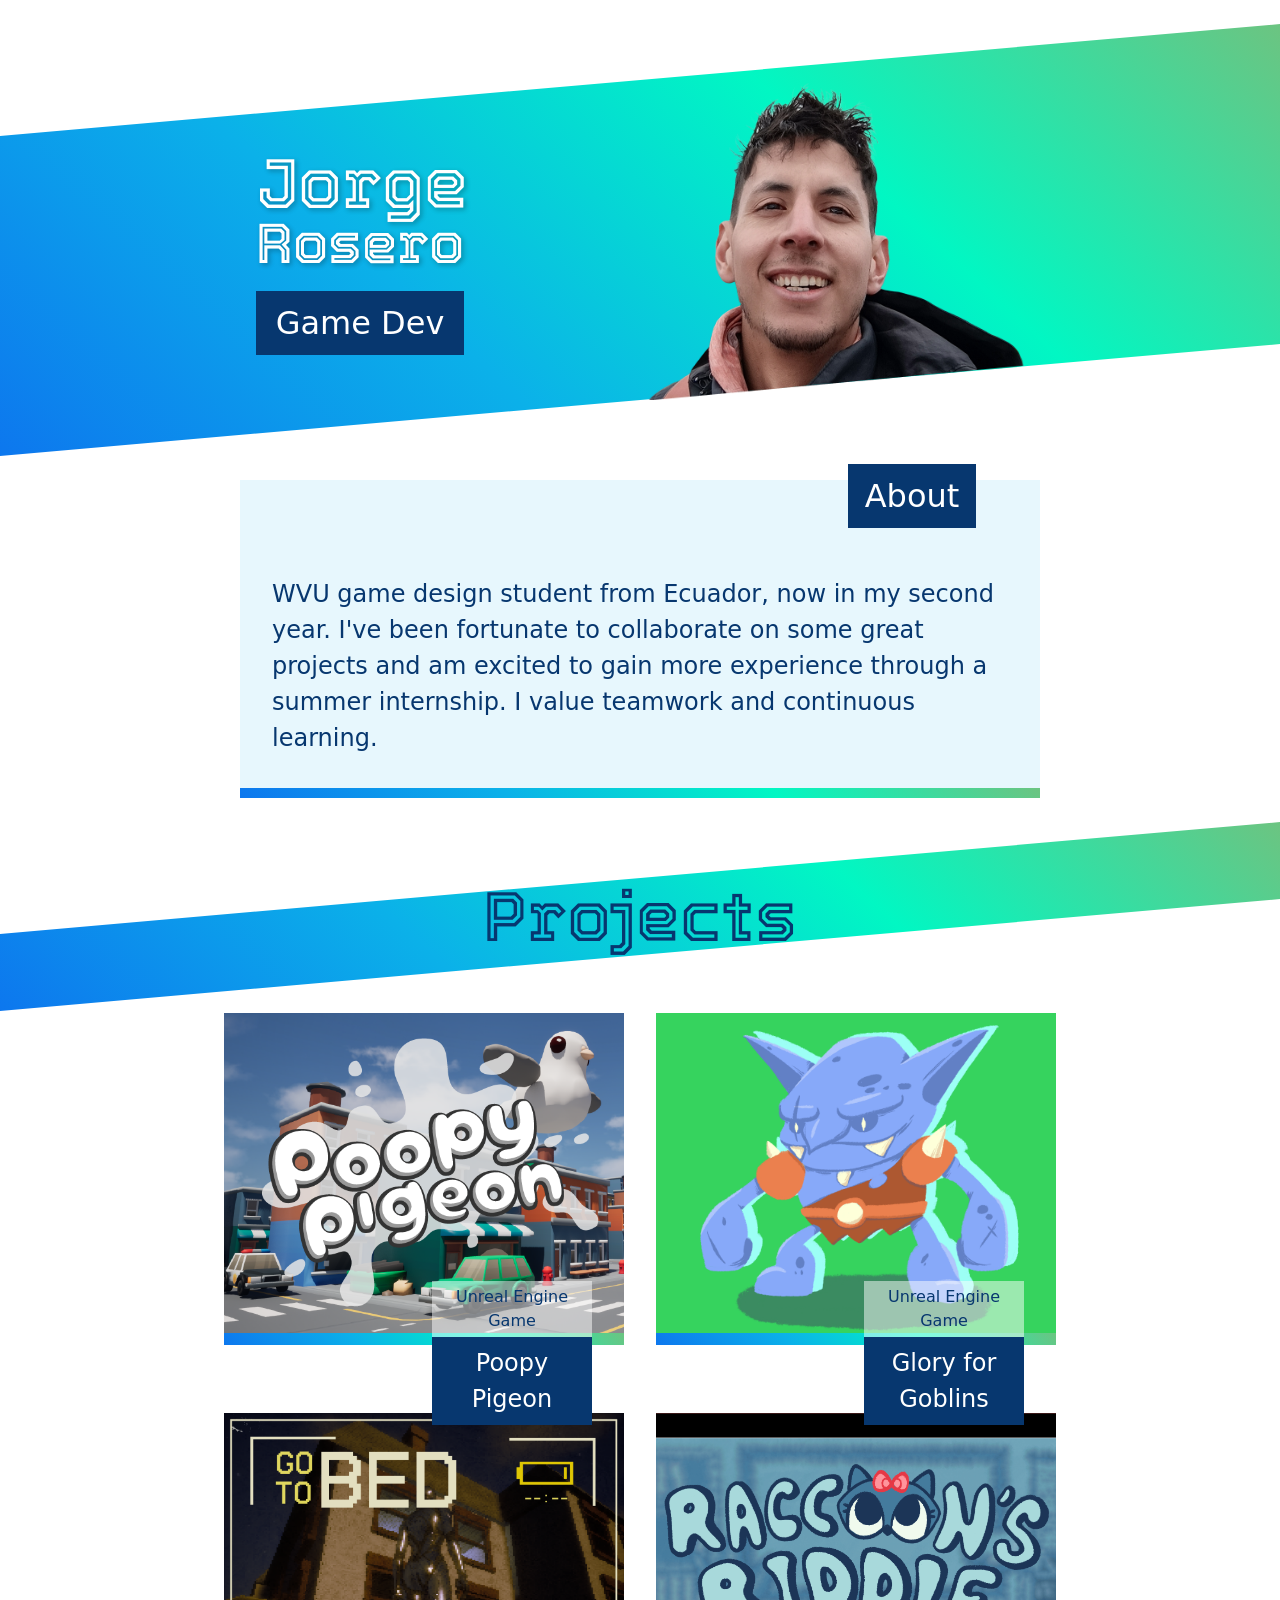
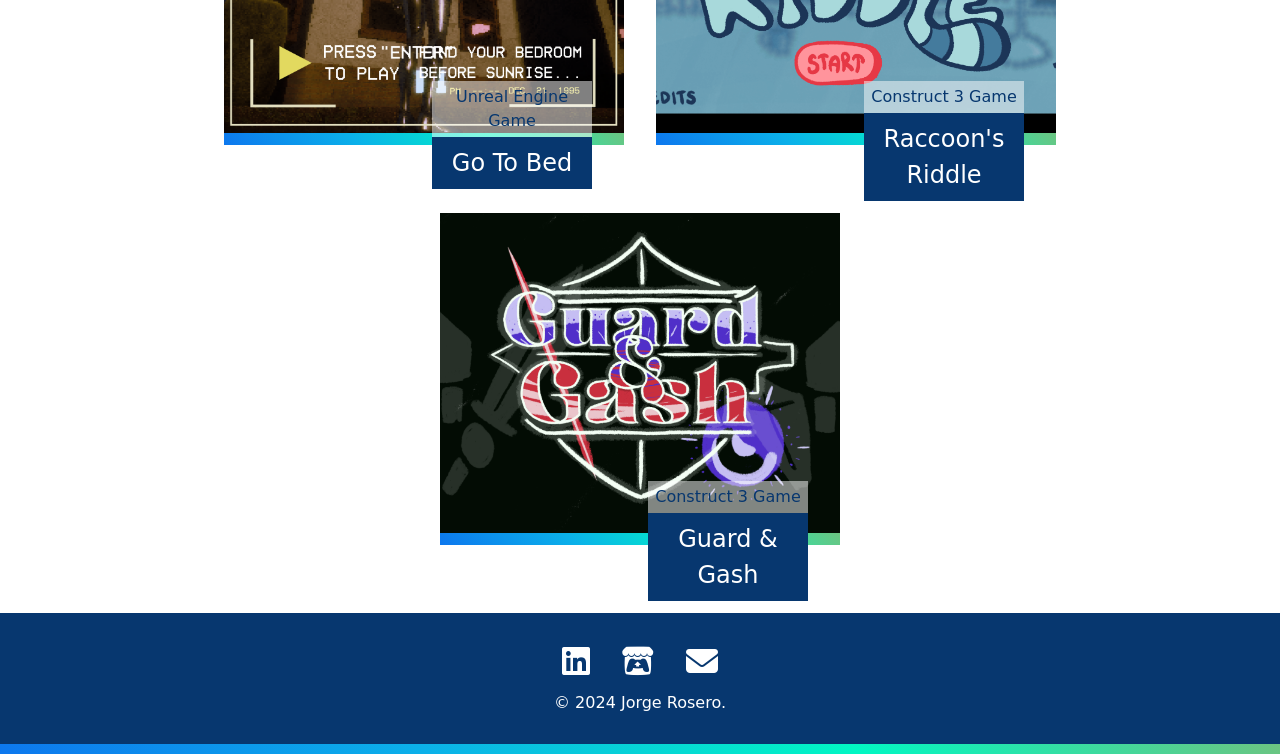
==== index.html @ 10decf8a "Initial commit" ====
<!DOCTYPE hmtl>
<html lang="en">
    <head>
        <meta charset="UTF-8">
        <meta http-equiv="X-UA-Compatible" content="IE=edge">
        <meta name="viewport" content="width=device-width, initial-scale=1.0">
        <meta name="theme-color" content="#0D77EE">
        <title>Jorge Rosero - Portafolio</title>
        <link href="style.css" rel="stylesheet" type="text/css">

        <link rel="preconnect" href="https://fonts.googleapis.com">
        <link rel="preconnect" href="https://fonts.gstatic.com" crossorigin>
        <link href="https://fonts.googleapis.com/css2?family=Tourney:ital,wght@0,100..900;1,100..900&display=swap" rel="stylesheet">
        
        <link rel="stylesheet" href="https://cdnjs.cloudflare.com/ajax/libs/font-awesome/6.5.1/css/all.min.css">
    </head>
    
    <body>
        <header>
        </header>
        
        <section class="diagonalColor">
            <div class="wrapperColor">
                
                <div id="textHeroBox">
                    <h1 class="name-title">Jorge</h1>
                    <h1 class="name-title2">Rosero</h1>
                    <div class="contrastBlock">Game Dev</div>
                </div>

                <div id = "portraitBox">
                    <img src = "img/portrait.png" id = "portrait">
                </div>

            </div>
        </section>

        <section id = "aboutSection">           
            <div class = "aboutBox">
                <div class="contrastBlockAbout">About</div>
                <div class="aboutText"><p>WVU game design student from Ecuador, now in my second year. I've been fortunate to collaborate on some great projects and am excited to gain more experience through a summer internship. I value teamwork and continuous learning.</p></div>
                <div class = "colorbar_footer"></div>
            </div>
            
        </section>

        <section class = "diagonalColor">
            <h2 class="section-title">Projects</h2>
        </section>

        <section>
        <div id="projects">
            
            <div class="project_box">
                <a href="pigeons.html">
                    <div class="project-card" 
                        style="--bg-img: url(img/pigeon.png); --hover-gif: url(img/pigeons.gif);">
                        <div class="colorbar_project"></div>
                        <div class="projectType">Unreal Engine Game</div>
                        <div class="projectTittleBlock">Poopy Pigeon</div>
                    </div>
                </a>
            </div>            
            
            <div class="project_box">
                <a href="goblins.html">
                    <div class="project-card" 
                        style="--bg-img: url(img/goblinIllustration.png); --hover-gif: url(img/Goblin.gif);"> 
                        <div class="colorbar_project"></div>
                        <div class="projectType">Unreal Engine Game</div>
                        <div class="projectTittleBlock">Glory for Goblins</div>
                    </div>
                </a>
            </div>

            <div class="project_box">
                <a href="GoToBed.html">
                    <div class="project-card" 
                        style="--bg-img: url(img/GoToBeD.png); --hover-gif: url(img/GoToBed.gif);">
                        <div class="colorbar_project"></div>
                        <div class="projectType">Unreal Engine Game</div>
                        <div class="projectTittleBlock">Go To Bed</div>
                    </div>
                </a>
            </div>            

            <div class="project_box">
                <a href="racoons.html">
                    <div class="project-card" 
                        style="--bg-img: url(img/racoons.png); --hover-gif: url(img/racoons.gif);">
                        <div class="colorbar_project"></div>
                        <div class="projectType">Construct 3 Game</div>
                        <div class="projectTittleBlock">Raccoon's Riddle</div>
                    </div>
                </a>
            </div>

            <div class="project_box">
                <a href="guardgash.html">
                    <div class="project-card" 
                        style="--bg-img: url(img/guardgash.png); --hover-gif: url(img/guardgash.gif);">
                        <div class="colorbar_project"></div>
                        <div class="projectType">Construct 3 Game</div>
                        <div class="projectTittleBlock">Guard & Gash</div>
                    </div>
                </a>
            </div>            
            
        </div>
        </section>

       
        <footer>
            <div class="social-links">

                <a href="https://www.linkedin.com/in/jorge-rosero-270a1536a" target="_blank" class="social-icon">
                    <i class="fab fa-linkedin"></i>
                </a>

                <a href="https://elyurch.itch.io/" target="_blank" class="social-icon">
                    <i class="fab fa-itch-io"></i>
                </a>
                
                <a href="mailto:jorgeyurch55@gmail.com" class="social-icon">
                    <i class="fas fa-envelope"></i>
                </a>
            </div>

            © 2024 Jorge Rosero.
        </footer>

        <div class="colorbar_footer"></div>
    </body>
</html>
---- style.css ----
*,
*::before,
*::after {
  box-sizing: border-box;
  transition: .5s ease;
}



body{
  font-family: system-ui, -apple-system, BlinkMacSystemFont, 'Segoe UI', Roboto, Oxygen, Ubuntu, Cantarell, 'Open Sans', 'Helvetica Neue', sans-serif;
  margin: 0;
}

.diagonalColor {
    position: relative;
    isolation: isolate;
}
  
.diagonalColor::after {
    content: '';
    background-image:
      linear-gradient(
        45deg,
        #0D77EE,
        #0BB1E9,
        #01F7C3,
        #6CC481
      );
    position: absolute;
    z-index: -1;
    inset: 0;
    transform: skewY(-5deg);
}

p{
  font-size: 1.5rem;
  line-height: 1.5;
  margin: 0;
  color: #07376f;
}

.wrapperColor {
  margin-top: 5rem;
  margin-bottom: 5rem;
  max-width: 50rem;
  margin-inline: auto;
  padding-inline: 1rem;
  display: flex; /* Enable flexbox for the wrapper */
  align-items: center; /* Vertically align items in the center */
  justify-content: space-between; /* Put space between the two divs */
}

.name-title {
  line-height: 0.8;
  font-size: 4.35rem;
  text-align: left;
  line-height: 0.11rem;

  font-family: "Tourney", sans-serif;
  font-optical-sizing: auto;
  font-weight: 500;
  font-style: normal;
  font-variation-settings: "wdth" 100;
  color: white;
  text-shadow: 2px 2px 5px rgba(0, 0, 0, 0.3);
}
.name-title2 {
  line-height: 0.8;
  font-size: 3.5rem;
  text-align: left;
  line-height: 0.1rem;

  font-family: "Tourney", sans-serif;
  font-optical-sizing: auto;
  font-weight: 600;
  font-style: normal;
  font-variation-settings: "wdth" 100;
  color: white;
  text-shadow: 2px 2px 5px rgba(0, 0, 0, 0.3);
}

.section-title {
  font-size: 2.25rem;
  text-align: center;
}

.contrastBlock{
  text-align: center;
  font-size: 2rem;
  color: white;
  background-color: #07376f;
  margin-top: 1rem;
  padding: 0.5rem;
  width: 13rem;
  font-family: system-ui, -apple-system, BlinkMacSystemFont, 'Segoe UI', Roboto, Oxygen, Ubuntu, Cantarell, 'Open Sans', 'Helvetica Neue', sans-serif;
  line-height: 1.5;

}

#portrait {
  height: 20rem;
  max-width: 100%; /* Ensure image doesn't overflow its container */
  display: block; /* Remove any extra spacing below the image */
  margin-left: auto; /* Center the image in the PortraitBox */
  margin-right: auto; /* Center the image in the PortraitBox */
}

#textHeroBox {
  width: 50%;
  justify-content: center; /* Center horizontally */
  align-items: center; /* Center vertically (if needed) */
}

#portraitBox {
  width: 50%;
  display: flex; /* Use flexbox to center the image */
  justify-content: center; /* Center horizontally */
  align-items: center; /* Center vertically (if needed) */

}

.contrastBlockAbout {
  text-align: center;
  font-size: 2rem;
  color: white;
  background-color: #07376f;
  position: relative;
  top: -1rem;
  left: 38rem;

  margin-top: 1rem;
  padding: 0.5rem;
  width: 8rem;
  line-height: 1.5;
}

#aboutSection{
  margin-top: 5rem;
  margin-bottom: 5rem;
}

.aboutBox{
  max-width: 50rem;
  margin-left: auto; /* Center the image in the PortraitBox */
  margin-right: auto; /* Center the image in the PortraitBox */
  padding-top: -15rem;
  background-color: rgba(24,176,230, 0.1);
}
.aboutText{
  padding: 2rem;
}

.colorbar_footer {
    width: 100%;
    height: 0.75rem;
    background-image: linear-gradient(45deg, #0D77EE, #0BB1E9, #01F7C3, #6CC481);
}

.section-title{
  font-size: 4.35rem;

  font-family: "Tourney", sans-serif;
  font-optical-sizing: auto;
  font-weight: 500;
  font-style: normal;
  font-variation-settings: "wdth" 100;
  color: #07376f;
}

#projects {
  display: flex;
  flex-wrap: wrap;
  gap: 2rem; /* This creates spacing between rows and columns */
  justify-content: center; /* Optional: helps keep them centered */
  max-width: 52rem; /* Slightly wider to account for gap */
  margin-left: auto;
  margin-right: auto;
  margin-bottom: 2rem;
}

.project_box{
  display: flex;
  margin-bottom: 3rem;
}

a {
  text-decoration: none; 
  color: inherit; /* Inherit the color from the parent element */
}


.project-card {
  width: 25rem;  /* 400px */
  height: 20rem; /* 320px */
  /* 5:4 aspect ratio */
  background-image: var(--bg-img);
  background-position: center;
  background-repeat: no-repeat;
  background-size: cover; 
  transition: .5s ease;
}

.project-card:hover {
  background-image: var(--hover-gif);
  box-shadow: 1rem 1.5rem #01F7C3;
}

.projectTittleBlock{
  text-align: center;
  font-size: 1.5rem;
  color: white;
  background-color: #07376f;
  position: relative;
  top: 16rem;
  left: 13rem;

  padding: 0.5rem;
  width: 10rem;
  line-height: 1.5;
}

.projectType{
  text-align: center;
  font-size: 1rem;
  font-weight: 500;
  color: #07376f;
  background-color: rgba(255, 255, 255, 0.5);
  position: relative;
  top: 16rem;
  left: 13rem;

  padding: 0.25rem;
  width: 10rem;
  line-height: 1.5;
}

.colorbar_project{
  width: 25rem;
  height: 0.75rem;
  position: relative;
  top: 20rem;
  margin-left: auto; /* Center the image in the PortraitBox */
  margin-right: auto; /* Center the image in the PortraitBox */
  background-image:
    linear-gradient(
      45deg,
      #0D77EE,
      #0BB1E9,
      #01F7C3,
      #6CC481
      );
}

.colorbar_footer{
  width: 100%;
  height: 10px;

  
  margin-left: auto; /* Center the image in the PortraitBox */
  margin-right: auto; /* Center the image in the PortraitBox */
  background-image:
    linear-gradient(
      45deg,
      #0D77EE,
      #0BB1E9,
      #01F7C3,
      #6CC481
      );
}

footer {
  background-color: #07376f;
  padding: 2rem;
  text-align: center;
  color: white;
  font-size: 1rem;
}

/* --- SOCIAL ICONS --- */
.social-links {
    display: flex;
    justify-content: center;
    gap: 2rem;
    margin-bottom: 1rem;
}

.social-icon {
    color: white;
    font-size: 2rem;
    transition: color 0.3s ease, transform 0.3s ease;
}

.social-icon:hover {
    color: #01F7C3; /* Your accent cyan color */
    transform: translateY(3px);
}

@media (max-width: 700px) {
  .wrapperColor {
    flex-direction: column; /* Stack the divs vertically */
    align-items: center; /* Center the divs horizontally */
  }

  #textHeroBox,
  #portraitBox {
    width: 100%; /* Make them take full width */
    text-align: center; /* Center content within each box */
    margin-bottom: 2rem; /* Add some space between the stacked divs */
  }

  .name-title {
    text-align: center; /* Center the name on smaller screens */
    font-size: 3rem; /* Adjust font size for smaller screens */
  }

  .name-title2{
    text-align: center;
    font-size: 2.5rem;
  }

  .contrastBlock {
    margin-left: auto; 
    margin-right: auto; 
    font-size: 1.6rem;
    margin-top: 1rem;
    padding: 0.25rem;
    width: 9.5rem;
  }

  #portrait {
    max-width: 80%; /* Adjust image size for smaller screens */
    height: 10rem;
  }

  p{
    font-size: 1.25rem;
    line-height: 1;

  }

  .project_box {
    width: 100%;
    display: flex;
    justify-content: center;
  }
  
  .contrastBlockAbout {
    font-size: 1.5rem;
    left: 1rem;
  }
  .aboutTextBox{
  width: 100%;
  }

  .colorBar{
    width: 100%;
    height: 0.25rem;
  }
  .section-title{
    font-size: 3rem;
  }
}
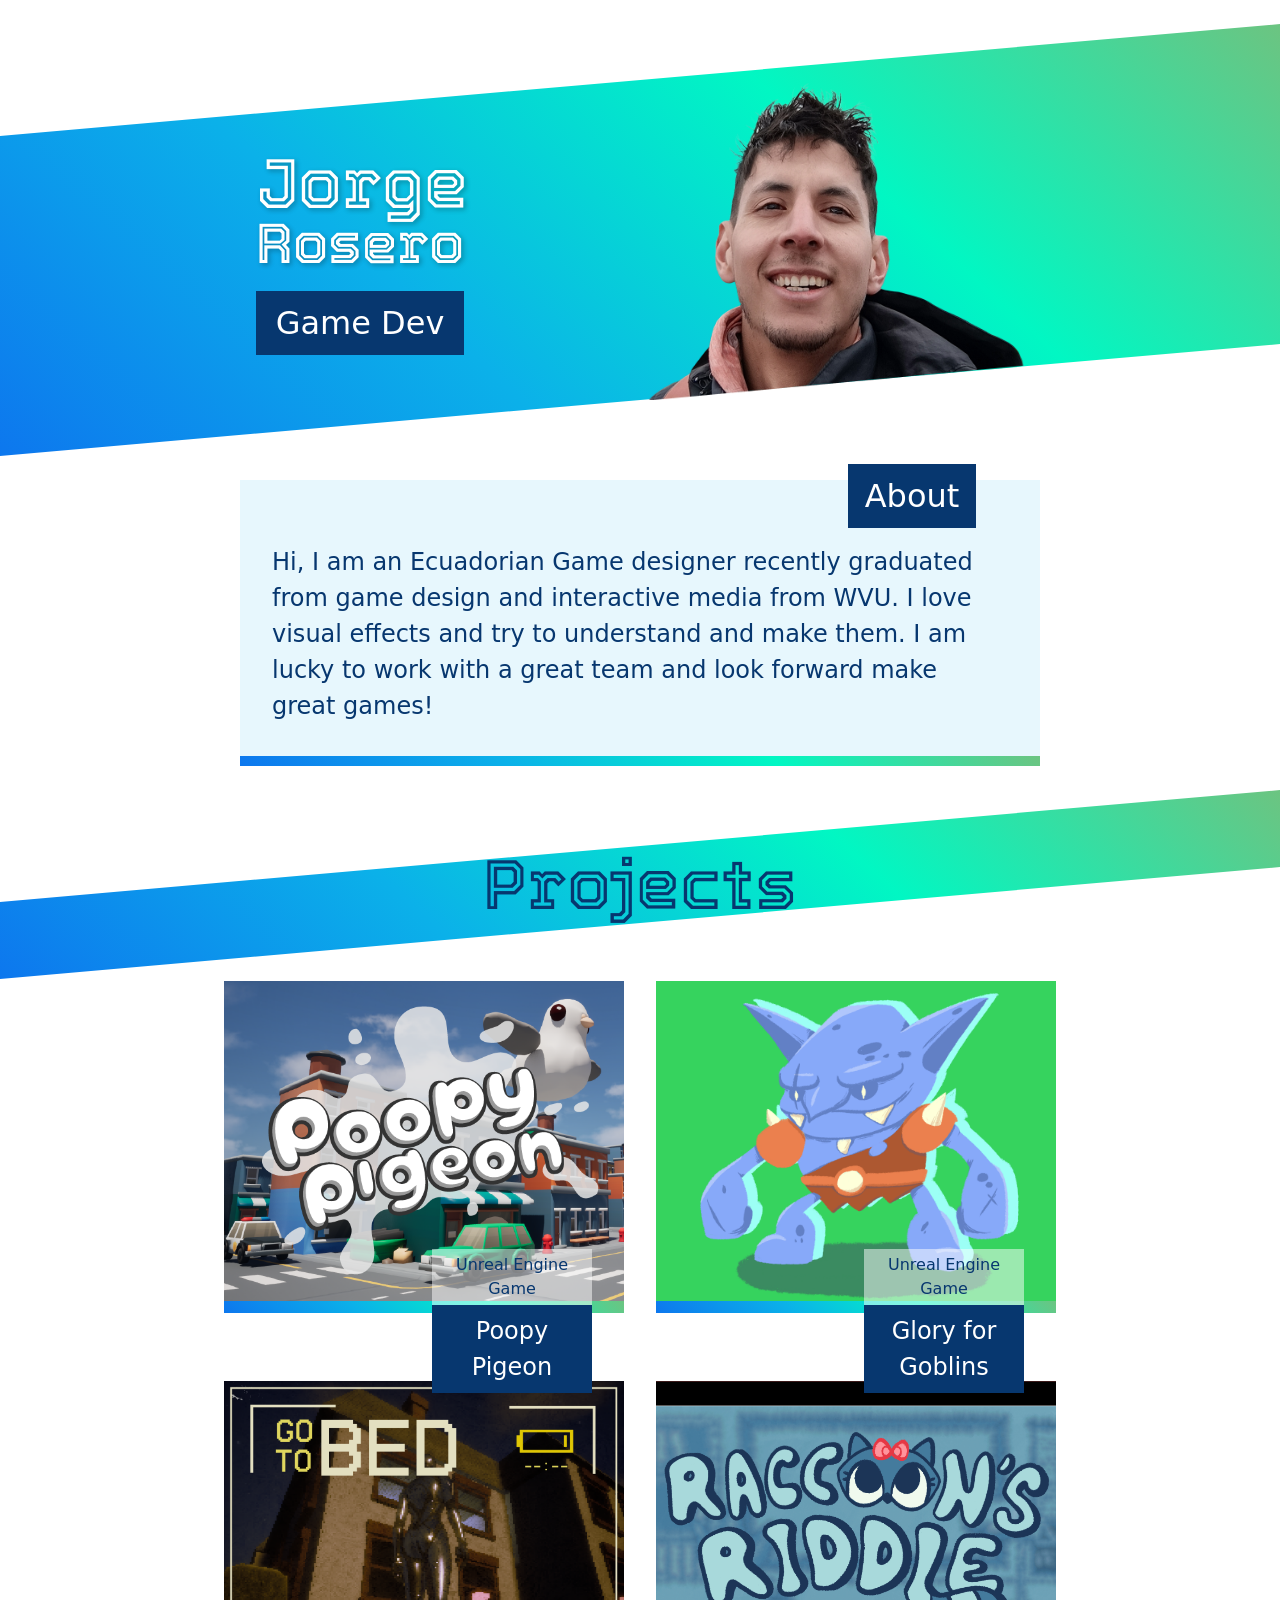
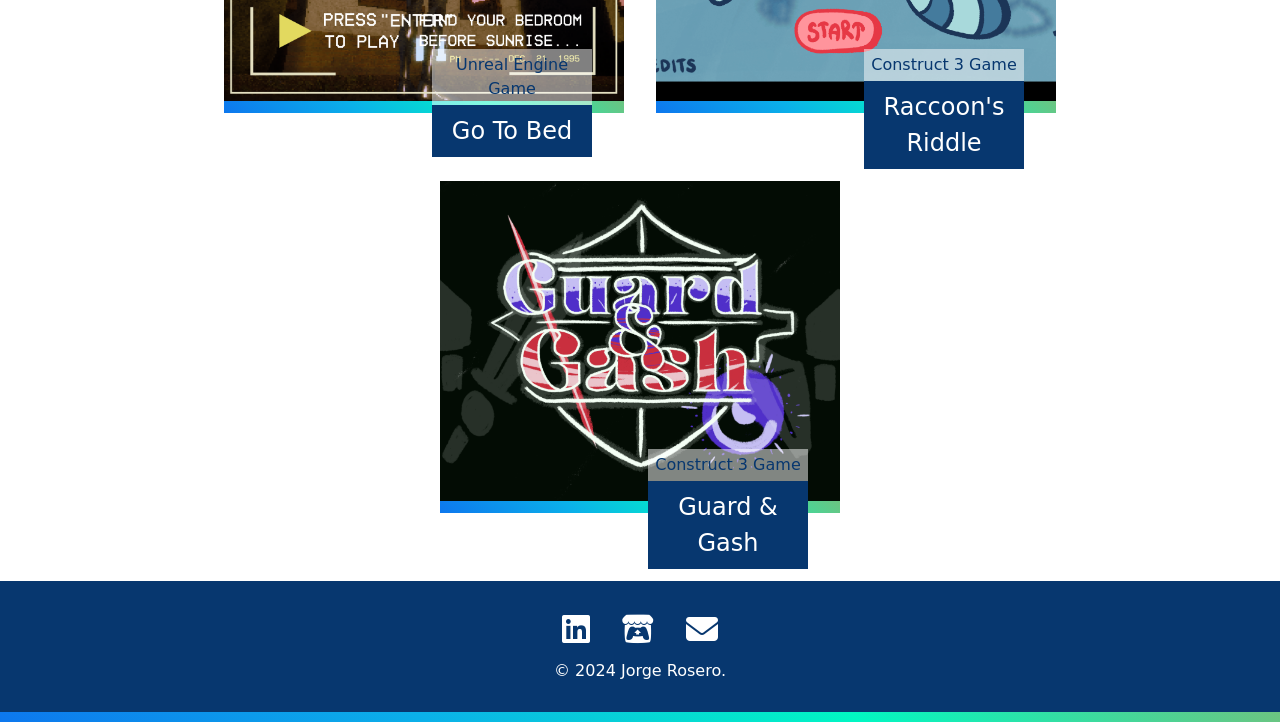
==== commit 491a0157: "Pigeon page update" ====
--- a/index.html
+++ b/index.html
@@ -38,7 +38,9 @@
         <section id = "aboutSection">           
             <div class = "aboutBox">
                 <div class="contrastBlockAbout">About</div>
-                <div class="aboutText"><p>WVU game design student from Ecuador, now in my second year. I've been fortunate to collaborate on some great projects and am excited to gain more experience through a summer internship. I value teamwork and continuous learning.</p></div>
+                <div class="aboutText"><p>Hi, I  am an Ecuadorian Game designer recently graduated from game design and 
+                interactive media from WVU. I love visual effects and try to understand and make them. 
+                I am  lucky to work with a great team and look forward make great games!</p></div>
                 <div class = "colorbar_footer"></div>
             </div>
             
@@ -52,7 +54,7 @@
         <div id="projects">
             
             <div class="project_box">
-                <a href="pigeons.html">
+                <a href="pigeon.html">
                     <div class="project-card" 
                         style="--bg-img: url(img/pigeon.png); --hover-gif: url(img/pigeons.gif);">
                         <div class="colorbar_project"></div>
--- a/style.css
+++ b/style.css
@@ -148,7 +148,7 @@
   background-color: rgba(24,176,230, 0.1);
 }
 .aboutText{
-  padding: 2rem;
+  padding-left: 2rem; padding-right: 2rem; padding-bottom: 2rem;
 }
 
 .colorbar_footer {
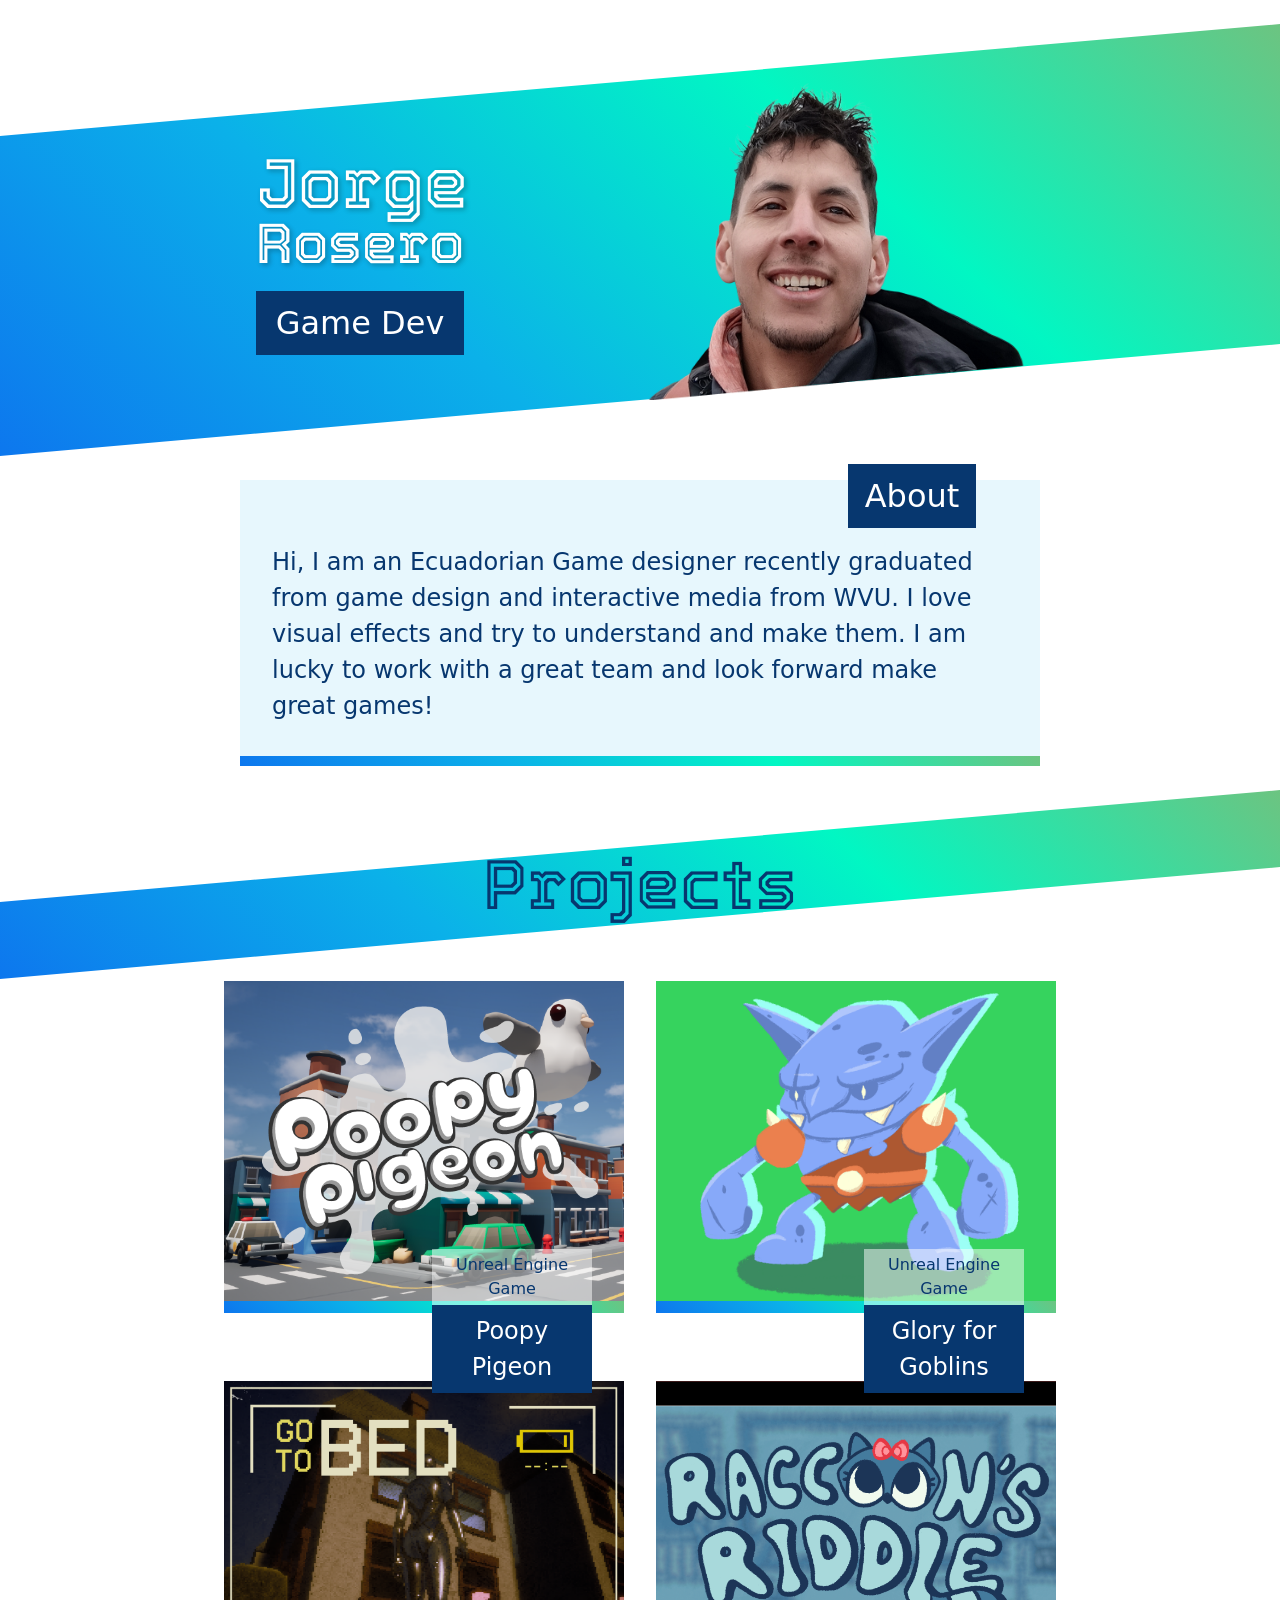
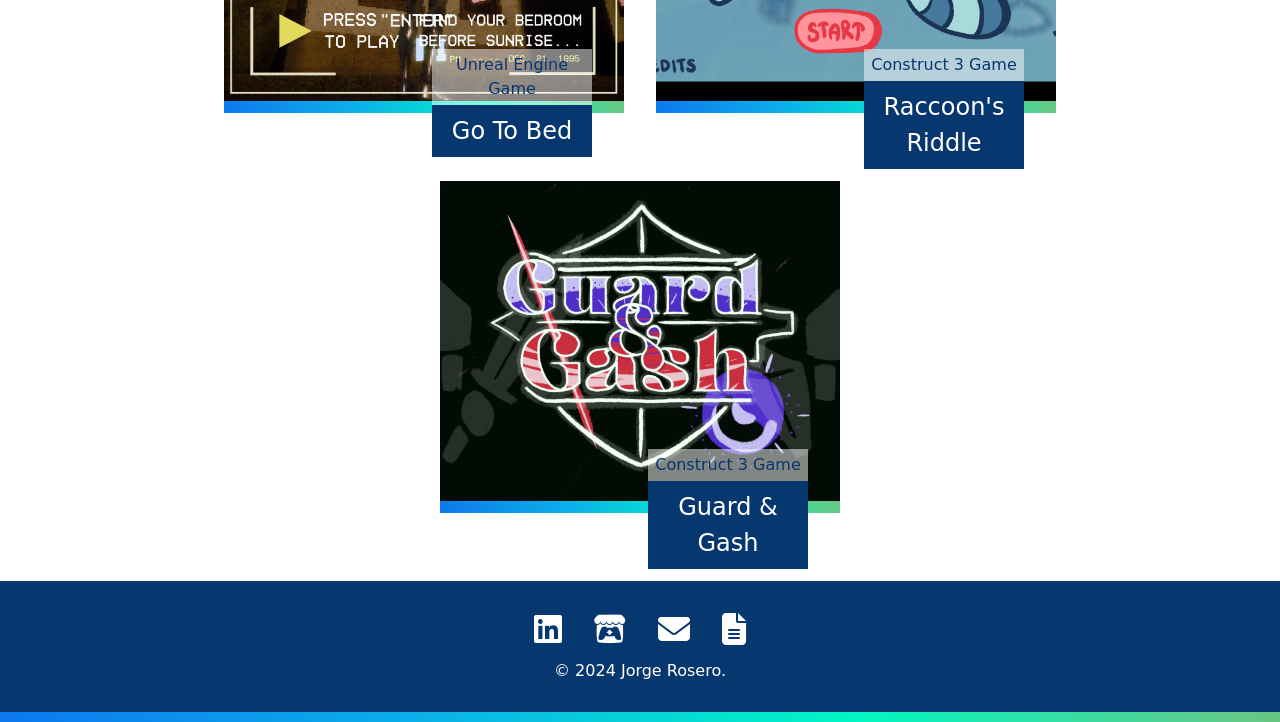
==== commit 36486ab4: "Cv Added" ====
--- a/index.html
+++ b/index.html
@@ -56,7 +56,7 @@
             <div class="project_box">
                 <a href="pigeon.html">
                     <div class="project-card" 
-                        style="--bg-img: url(img/pigeon.png); --hover-gif: url(img/pigeons.gif);">
+                        style="--bg-img: url(img/pigeon.png); --hover-gif: url(img/pigeon.gif);">
                         <div class="colorbar_project"></div>
                         <div class="projectType">Unreal Engine Game</div>
                         <div class="projectTittleBlock">Poopy Pigeon</div>
@@ -76,7 +76,7 @@
             </div>
 
             <div class="project_box">
-                <a href="GoToBed.html">
+                <a href="gotobed.html">
                     <div class="project-card" 
                         style="--bg-img: url(img/GoToBeD.png); --hover-gif: url(img/GoToBed.gif);">
                         <div class="colorbar_project"></div>
@@ -115,16 +115,20 @@
         <footer>
             <div class="social-links">
 
-                <a href="https://www.linkedin.com/in/jorge-rosero-270a1536a" target="_blank" class="social-icon">
+                <a href="https://www.linkedin.com/in/jorge-rosero-270a1536a" target="_blank" class="social-icon" title="View LinkedIn Profile">
                     <i class="fab fa-linkedin"></i>
                 </a>
 
-                <a href="https://elyurch.itch.io/" target="_blank" class="social-icon">
+                <a href="https://elyurch.itch.io/" target="_blank" class="social-icon" title="Check el.yurch on itch.io">
                     <i class="fab fa-itch-io"></i>
                 </a>
                 
-                <a href="mailto:jorgeyurch55@gmail.com" class="social-icon">
+                <a href="mailto:jorge.rosero.tejada@gmail.com" class="social-icon" title="Send Email">
                     <i class="fas fa-envelope"></i>
+                </a>
+
+                <a href="Jorge Rosero CV.pdf" target="_blank" class="social-icon" title="Download CV">
+                    <i class="fas fa-file-lines"></i>
                 </a>
             </div>
 
@@ -133,4 +137,5 @@
 
         <div class="colorbar_footer"></div>
     </body>
+
 </html>
